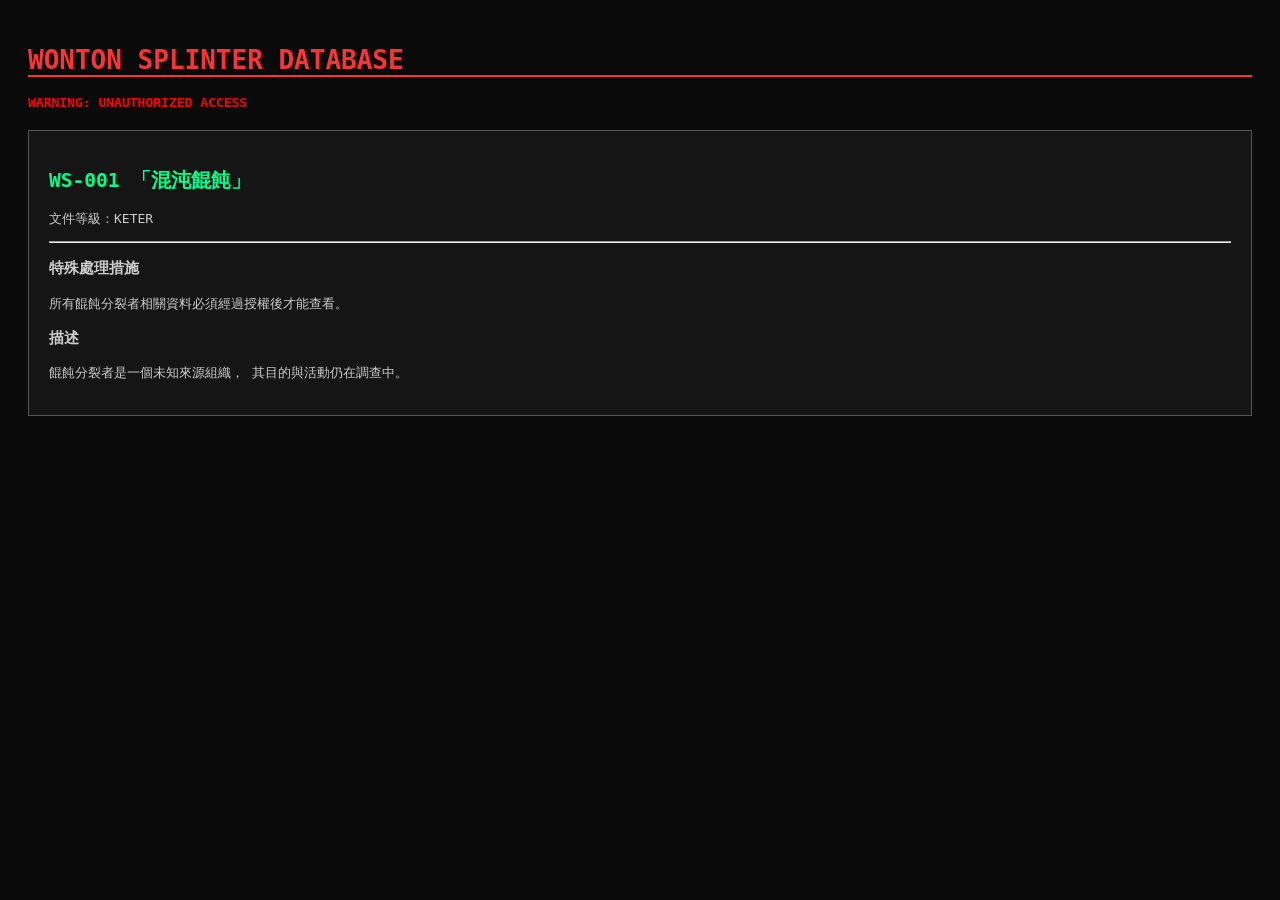
==== index.html @ 748d8486 "Create index.html" ====
<!DOCTYPE html>
<html lang="zh-Hant">

<head>

<meta charset="UTF-8">
<meta name="viewport" content="width=device-width, initial-scale=1.0">

<title>Wonton Splinter Database</title>

<style>

body{

background:#0a0a0a;
color:#cccccc;
font-family:monospace;
padding:20px;

}


h1{

color:#ff3333;
border-bottom:2px solid #ff3333;

}


.box{

background:#151515;
border:1px solid #555;
padding:20px;
margin-top:20px;

}


.warning{

color:red;
font-weight:bold;

}


.title{

color:#00ff88;

}

</style>

</head>


<body>


<h1>
WONTON SPLINTER DATABASE
</h1>


<p class="warning">
WARNING: UNAUTHORIZED ACCESS
</p>



<div class="box">

<h2 class="title">
WS-001 「混沌餛飩」
</h2>


<p>
文件等級：KETER
</p>


<hr>


<h3>
特殊處理措施
</h3>

<p>
所有餛飩分裂者相關資料必須經過授權後才能查看。
</p>


<h3>
描述
</h3>

<p>
餛飩分裂者是一個未知來源組織，
其目的與活動仍在調查中。
</p>


</div>


</body>

</html>
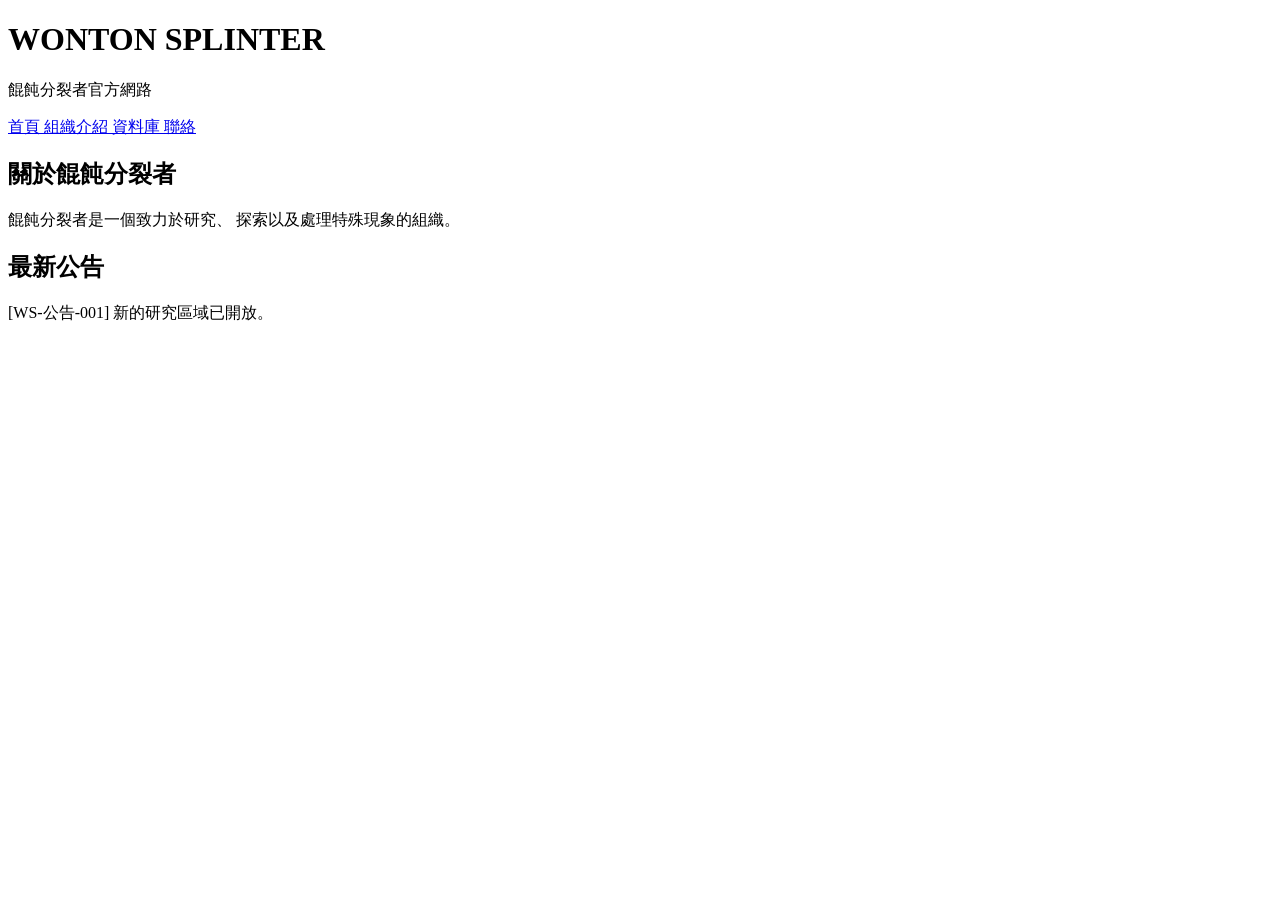
==== commit ede6842f: "Update index.html" ====
--- a/index.html
+++ b/index.html
@@ -6,53 +6,9 @@
 <meta charset="UTF-8">
 <meta name="viewport" content="width=device-width, initial-scale=1.0">
 
-<title>Wonton Splinter Database</title>
+<title>餛飩分裂者 | Official Network</title>
 
-<style>
-
-body{
-
-background:#0a0a0a;
-color:#cccccc;
-font-family:monospace;
-padding:20px;
-
-}
-
-
-h1{
-
-color:#ff3333;
-border-bottom:2px solid #ff3333;
-
-}
-
-
-.box{
-
-background:#151515;
-border:1px solid #555;
-padding:20px;
-margin-top:20px;
-
-}
-
-
-.warning{
-
-color:red;
-font-weight:bold;
-
-}
-
-
-.title{
-
-color:#00ff88;
-
-}
-
-</style>
+<link rel="stylesheet" href="style.css">
 
 </head>
 
@@ -60,52 +16,77 @@
 <body>
 
 
+<header>
+
 <h1>
-WONTON SPLINTER DATABASE
+WONTON SPLINTER
 </h1>
 
+<p>
+餛飩分裂者官方網路
+</p>
 
-<p class="warning">
-WARNING: UNAUTHORIZED ACCESS
-</p>
+</header>
 
 
 
-<div class="box">
+<nav>
 
-<h2 class="title">
-WS-001 「混沌餛飩」
+<a href="#">
+首頁
+</a>
+
+<a href="#">
+組織介紹
+</a>
+
+<a href="#">
+資料庫
+</a>
+
+<a href="#">
+聯絡
+</a>
+
+</nav>
+
+
+
+<section class="document">
+
+
+<h2>
+關於餛飩分裂者
 </h2>
 
 
 <p>
-文件等級：KETER
+餛飩分裂者是一個致力於研究、
+探索以及處理特殊現象的組織。
 </p>
 
 
-<hr>
+</section>
 
 
-<h3>
-特殊處理措施
-</h3>
+
+<section class="document">
+
+<h2>
+最新公告
+</h2>
+
 
 <p>
-所有餛飩分裂者相關資料必須經過授權後才能查看。
+[WS-公告-001]
+
+新的研究區域已開放。
+
 </p>
 
 
-<h3>
-描述
-</h3>
+</section>
 
-<p>
-餛飩分裂者是一個未知來源組織，
-其目的與活動仍在調查中。
-</p>
-
-
-</div>
 
 
 </body>
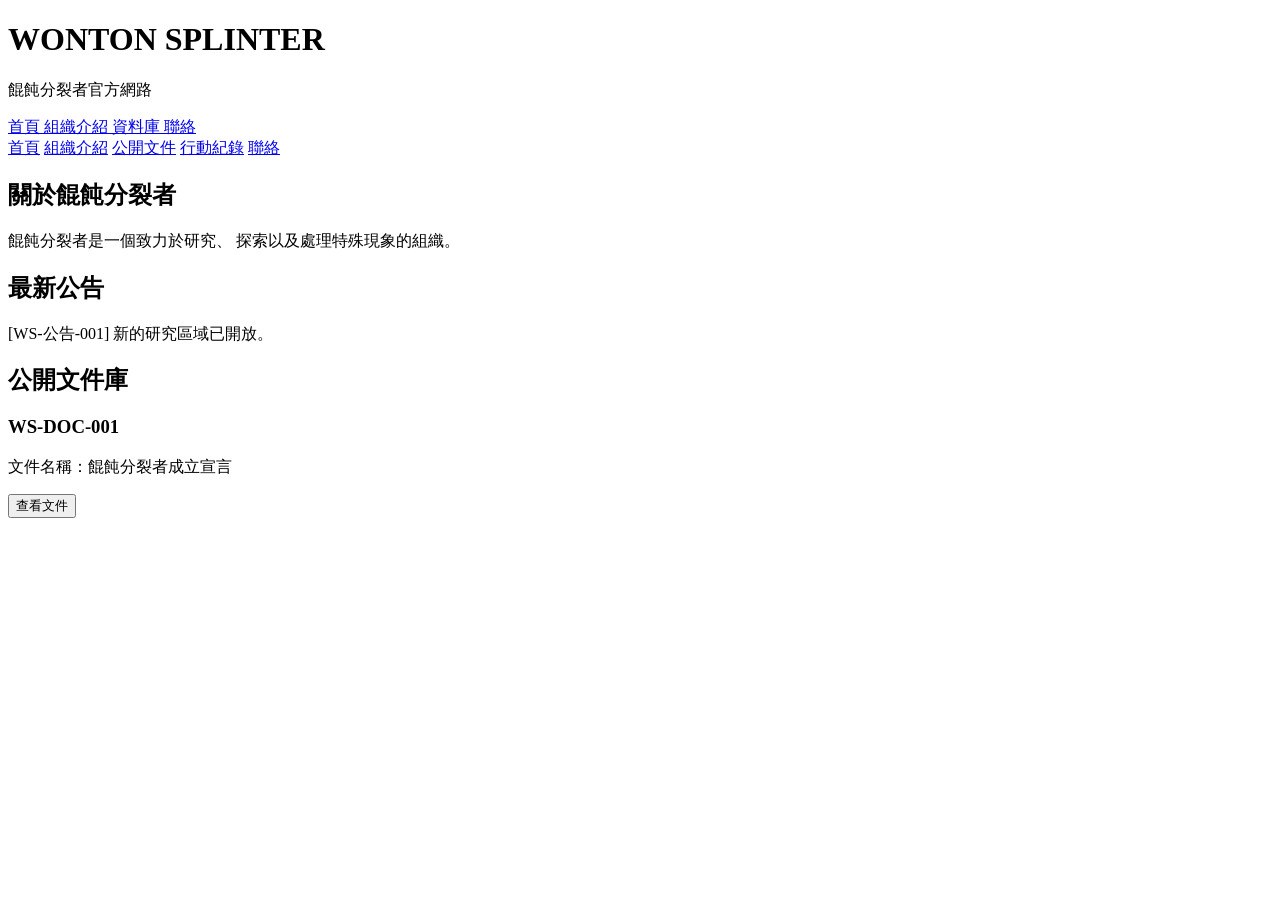
==== commit fbb48a3e: "Update index.html" ====
--- a/index.html
+++ b/index.html
@@ -51,6 +51,17 @@
 </nav>
 
 
+  <nav>
+
+<a href="#">首頁</a>
+<a href="#">組織介紹</a>
+<a href="#">公開文件</a>
+<a href="#">行動紀錄</a>
+<a href="#">聯絡</a>
+
+  </nav>
+
+
 
 <section class="document">
 
@@ -88,6 +99,33 @@
 </section>
 
 
+  <section>
+
+<h2>
+公開文件庫
+</h2>
+
+
+<div>
+
+<h3>
+WS-DOC-001
+</h3>
+
+<p>
+文件名稱：餛飩分裂者成立宣言
+</p>
+
+<button>
+查看文件
+</button>
+
+</div>
+
+
+  </section>
+
+
 
 </body>
 
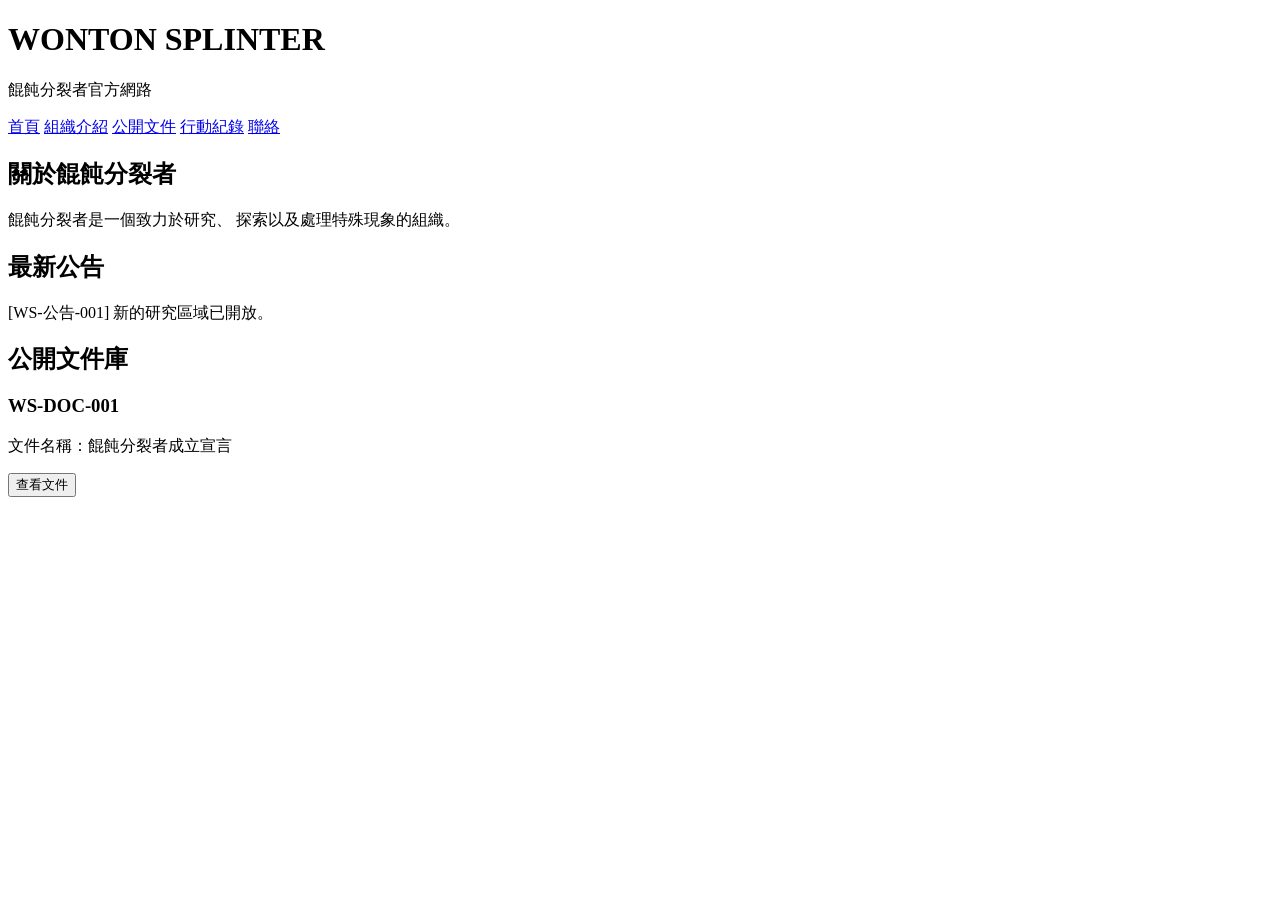
==== commit 368a96d0: "Refactor navigation links in index.html Removed old navigation links and retained new ones." ====
--- a/index.html
+++ b/index.html
@@ -30,25 +30,6 @@
 
 
 
-<nav>
-
-<a href="#">
-首頁
-</a>
-
-<a href="#">
-組織介紹
-</a>
-
-<a href="#">
-資料庫
-</a>
-
-<a href="#">
-聯絡
-</a>
-
-</nav>
 
 
   <nav>
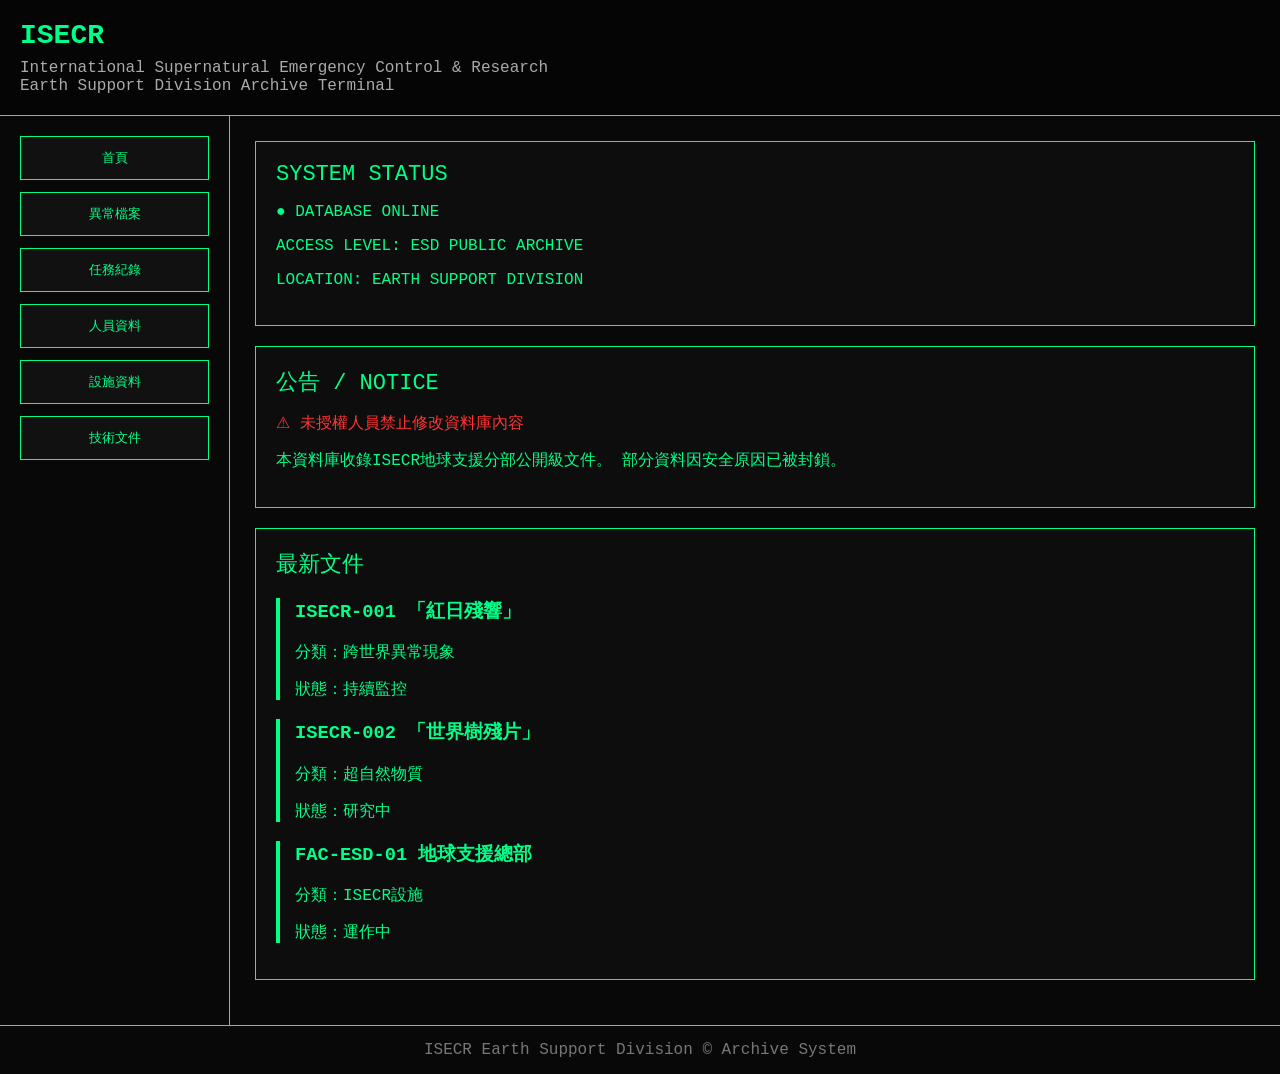
==== commit 810bb128: "Update title and content for ISECR archive page" ====
--- a/index.html
+++ b/index.html
@@ -1,14 +1,180 @@
 <!DOCTYPE html>
 <html lang="zh-Hant">
-
 <head>
-
 <meta charset="UTF-8">
 <meta name="viewport" content="width=device-width, initial-scale=1.0">
 
-<title>餛飩分裂者 | Official Network</title>
-
-<link rel="stylesheet" href="style.css">
+<title>ISECR ESD Archive</title>
+
+<style>
+
+*{
+    box-sizing:border-box;
+}
+
+body{
+    margin:0;
+    background:#080808;
+    color:#00ff88;
+    font-family:
+    "Courier New",
+    "Microsoft JhengHei",
+    monospace;
+}
+
+
+/* 頂部 */
+
+header{
+    border-bottom:1px solid #00ff88;
+    padding:20px;
+    background:#050505;
+}
+
+.logo{
+    font-size:28px;
+    font-weight:bold;
+}
+
+.subtitle{
+    color:#aaa;
+    margin-top:8px;
+}
+
+
+/* 主體 */
+
+.container{
+    display:flex;
+    min-height:90vh;
+}
+
+
+/* 側邊欄 */
+
+.sidebar{
+    width:230px;
+    border-right:1px solid #00ff88;
+    padding:20px;
+}
+
+.sidebar button{
+
+    width:100%;
+    margin-bottom:12px;
+
+    background:#111;
+    color:#00ff88;
+
+    border:1px solid #00ff88;
+
+    padding:12px;
+
+    cursor:pointer;
+
+}
+
+
+.sidebar button:hover{
+
+    background:#00ff88;
+    color:#000;
+
+}
+
+
+
+/* 內容 */
+
+.content{
+
+    flex:1;
+    padding:25px;
+
+}
+
+
+.panel{
+
+    border:1px solid #00ff88;
+    padding:20px;
+    margin-bottom:20px;
+
+    background:#0d0d0d;
+
+}
+
+
+.title{
+
+    font-size:22px;
+    margin-bottom:15px;
+
+}
+
+
+/* 狀態 */
+
+.status{
+
+    color:#00ff88;
+
+}
+
+
+.warning{
+
+    color:#ff3333;
+
+}
+
+
+/* 檔案 */
+
+.file{
+
+    border-left:4px solid #00ff88;
+    padding-left:15px;
+    margin-top:15px;
+
+}
+
+
+
+footer{
+
+    border-top:1px solid #00ff88;
+
+    padding:15px;
+
+    text-align:center;
+
+    color:#777;
+
+}
+
+
+
+@media(max-width:700px){
+
+.container{
+
+    display:block;
+
+}
+
+.sidebar{
+
+    width:100%;
+    border-right:none;
+    border-bottom:1px solid #00ff88;
+
+}
+
+}
+
+</style>
+
 
 </head>
 
@@ -18,96 +184,257 @@
 
 <header>
 
-<h1>
-WONTON SPLINTER
-</h1>
-
-<p>
-餛飩分裂者官方網路
-</p>
+<div class="logo">
+
+ISECR
+
+</div>
+
+
+<div class="subtitle">
+
+International Supernatural Emergency Control & Research
+
+<br>
+
+Earth Support Division Archive Terminal
+
+</div>
 
 </header>
 
 
 
-
-
-  <nav>
-
-<a href="#">首頁</a>
-<a href="#">組織介紹</a>
-<a href="#">公開文件</a>
-<a href="#">行動紀錄</a>
-<a href="#">聯絡</a>
-
-  </nav>
-
-
-
-<section class="document">
-
-
-<h2>
-關於餛飩分裂者
-</h2>
-
-
-<p>
-餛飩分裂者是一個致力於研究、
-探索以及處理特殊現象的組織。
-</p>
-
-
-</section>
-
-
-
-<section class="document">
-
-<h2>
-最新公告
-</h2>
-
-
-<p>
-[WS-公告-001]
-
-新的研究區域已開放。
-
-</p>
-
-
-</section>
-
-
-  <section>
-
-<h2>
-公開文件庫
-</h2>
-
-
-<div>
+<div class="container">
+
+
+<div class="sidebar">
+
+
+<button>
+首頁
+</button>
+
+
+<button>
+異常檔案
+</button>
+
+
+<button>
+任務紀錄
+</button>
+
+
+<button>
+人員資料
+</button>
+
+
+<button>
+設施資料
+</button>
+
+
+<button>
+技術文件
+</button>
+
+
+</div>
+
+
+
+
+<div class="content">
+
+
+
+<div class="panel">
+
+
+<div class="title">
+
+SYSTEM STATUS
+
+</div>
+
+
+<p class="status">
+
+● DATABASE ONLINE
+
+</p>
+
+
+<p>
+
+ACCESS LEVEL:
+ESD PUBLIC ARCHIVE
+
+</p>
+
+
+<p>
+
+LOCATION:
+EARTH SUPPORT DIVISION
+
+</p>
+
+
+</div>
+
+
+
+
+<div class="panel">
+
+
+<div class="title">
+
+公告 / NOTICE
+
+</div>
+
+
+<p class="warning">
+
+⚠ 未授權人員禁止修改資料庫內容
+
+</p>
+
+
+<p>
+
+本資料庫收錄ISECR地球支援分部公開級文件。
+
+部分資料因安全原因已被封鎖。
+
+</p>
+
+
+</div>
+
+
+
+
+
+<div class="panel">
+
+
+<div class="title">
+
+最新文件
+
+</div>
+
+
+
+<div class="file">
+
 
 <h3>
-WS-DOC-001
+
+ISECR-001 「紅日殘響」
+
 </h3>
 
-<p>
-文件名稱：餛飩分裂者成立宣言
-</p>
-
-<button>
-查看文件
-</button>
-
-</div>
-
-
-  </section>
+
+<p>
+
+分類：跨世界異常現象
+
+</p>
+
+
+<p>
+
+狀態：持續監控
+
+</p>
+
+
+</div>
+
+
+
+
+<div class="file">
+
+
+<h3>
+
+ISECR-002 「世界樹殘片」
+
+</h3>
+
+
+<p>
+
+分類：超自然物質
+
+</p>
+
+
+<p>
+
+狀態：研究中
+
+</p>
+
+
+</div>
+
+
+
+
+<div class="file">
+
+
+<h3>
+
+FAC-ESD-01 地球支援總部
+
+</h3>
+
+
+<p>
+
+分類：ISECR設施
+
+</p>
+
+
+<p>
+
+狀態：運作中
+
+</p>
+
+
+</div>
+
+
+</div>
+
+
+
+
+</div>
+
+
+</div>
+
+
+
+<footer>
+
+ISECR Earth Support Division © Archive System
+
+</footer>
 
 
 
 </body>
-
 </html>
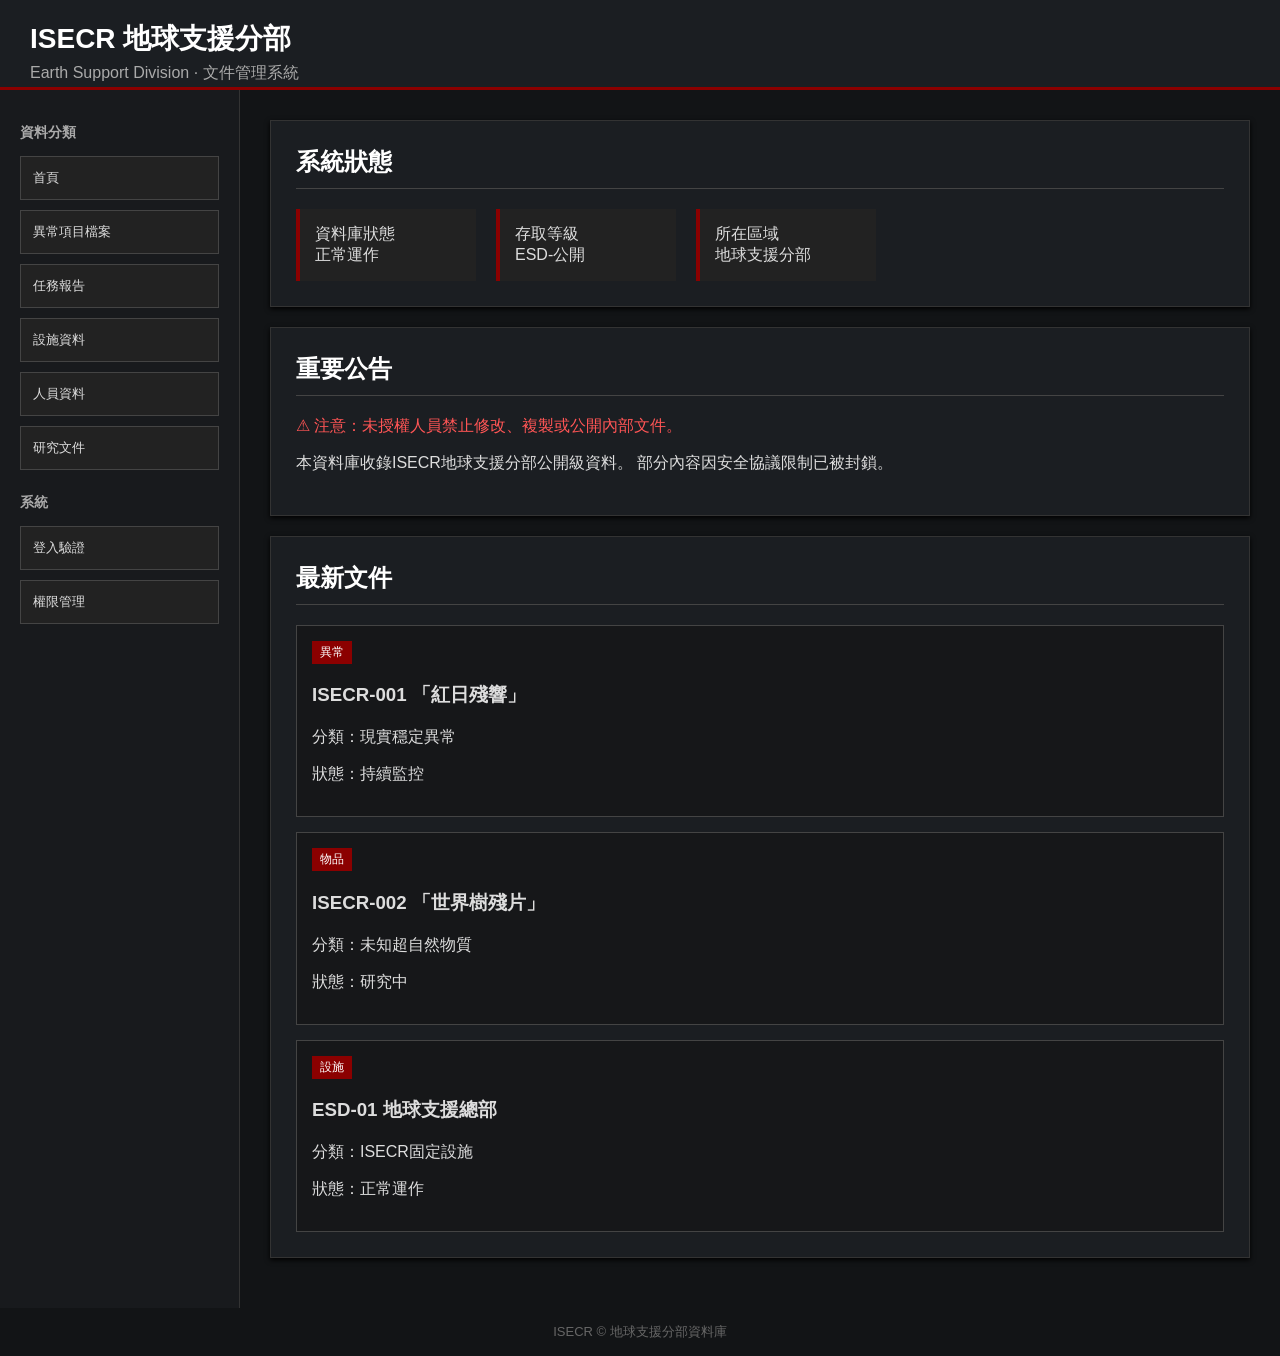
==== commit c776bbd8: "Localize index.html to Traditional Chinese Updated the index.html file to localize text to Tradition" ====
--- a/index.html
+++ b/index.html
@@ -1,155 +1,279 @@
 <!DOCTYPE html>
 <html lang="zh-Hant">
+
 <head>
+
 <meta charset="UTF-8">
+
 <meta name="viewport" content="width=device-width, initial-scale=1.0">
 
-<title>ISECR ESD Archive</title>
+<title>ISECR 地球支援分部資料庫</title>
+
 
 <style>
 
 *{
-    box-sizing:border-box;
-}
+box-sizing:border-box;
+}
+
 
 body{
-    margin:0;
-    background:#080808;
-    color:#00ff88;
-    font-family:
-    "Courier New",
-    "Microsoft JhengHei",
-    monospace;
+
+margin:0;
+
+background:#121416;
+
+color:#ddd;
+
+font-family:
+"Microsoft JhengHei",
+"PingFang TC",
+sans-serif;
+
 }
 
 
 /* 頂部 */
 
-header{
-    border-bottom:1px solid #00ff88;
-    padding:20px;
-    background:#050505;
-}
-
-.logo{
-    font-size:28px;
-    font-weight:bold;
-}
-
-.subtitle{
-    color:#aaa;
-    margin-top:8px;
-}
-
-
-/* 主體 */
-
-.container{
-    display:flex;
-    min-height:90vh;
-}
-
-
-/* 側邊欄 */
-
-.sidebar{
-    width:230px;
-    border-right:1px solid #00ff88;
-    padding:20px;
-}
-
-.sidebar button{
-
-    width:100%;
-    margin-bottom:12px;
-
-    background:#111;
-    color:#00ff88;
-
-    border:1px solid #00ff88;
-
-    padding:12px;
-
-    cursor:pointer;
-
-}
-
-
-.sidebar button:hover{
-
-    background:#00ff88;
-    color:#000;
-
-}
+.header{
+
+height:90px;
+
+background:#1b1e22;
+
+border-bottom:3px solid #8b0000;
+
+padding:20px 30px;
+
+}
+
+
+.header h1{
+
+margin:0;
+
+font-size:28px;
+
+color:white;
+
+}
+
+
+.header p{
+
+margin:5px 0;
+
+color:#aaa;
+
+}
+
+
+
+/* 主框架 */
+
+
+.layout{
+
+display:flex;
+
+min-height:calc(100vh - 90px);
+
+}
+
+
+
+/* 導航 */
+
+
+.menu{
+
+width:240px;
+
+background:#181a1d;
+
+border-right:1px solid #333;
+
+padding:20px;
+
+}
+
+
+.menu h3{
+
+color:#aaa;
+
+font-size:14px;
+
+}
+
+
+
+.menu button{
+
+width:100%;
+
+background:#222;
+
+color:#ddd;
+
+border:1px solid #444;
+
+padding:12px;
+
+margin-bottom:10px;
+
+text-align:left;
+
+cursor:pointer;
+
+}
+
+
+
+.menu button:hover{
+
+background:#333;
+
+border-color:#8b0000;
+
+}
+
 
 
 
 /* 內容 */
 
-.content{
-
-    flex:1;
-    padding:25px;
-
-}
-
-
-.panel{
-
-    border:1px solid #00ff88;
-    padding:20px;
-    margin-bottom:20px;
-
-    background:#0d0d0d;
-
-}
-
-
-.title{
-
-    font-size:22px;
-    margin-bottom:15px;
-
-}
+
+.main{
+
+flex:1;
+
+padding:30px;
+
+}
+
+
+
+.card{
+
+background:#1b1e22;
+
+border:1px solid #333;
+
+padding:25px;
+
+margin-bottom:20px;
+
+box-shadow:0 2px 5px #000;
+
+}
+
+
+
+.card h2{
+
+margin-top:0;
+
+color:white;
+
+border-bottom:1px solid #444;
+
+padding-bottom:10px;
+
+}
+
+
 
 
 /* 狀態 */
 
+
 .status{
 
-    color:#00ff88;
-
-}
-
-
-.warning{
-
-    color:#ff3333;
-
-}
-
-
-/* 檔案 */
-
-.file{
-
-    border-left:4px solid #00ff88;
-    padding-left:15px;
-    margin-top:15px;
-
-}
+display:flex;
+
+gap:20px;
+
+flex-wrap:wrap;
+
+}
+
+
+
+.box{
+
+background:#222;
+
+padding:15px;
+
+border-left:4px solid #8b0000;
+
+min-width:180px;
+
+}
+
+
+
+.red{
+
+color:#ff5555;
+
+}
+
+
+
+
+/* 文件 */
+
+
+.document{
+
+background:#161719;
+
+border:1px solid #444;
+
+padding:15px;
+
+margin-top:15px;
+
+}
+
+
+
+.document h3{
+
+color:#ddd;
+
+}
+
+
+
+.tag{
+
+display:inline-block;
+
+background:#8b0000;
+
+color:white;
+
+padding:3px 8px;
+
+font-size:12px;
+
+}
+
 
 
 
 footer{
 
-    border-top:1px solid #00ff88;
-
-    padding:15px;
-
-    text-align:center;
-
-    color:#777;
+padding:15px;
+
+text-align:center;
+
+color:#666;
+
+font-size:13px;
 
 }
 
@@ -157,21 +281,31 @@
 
 @media(max-width:700px){
 
-.container{
-
-    display:block;
-
-}
-
-.sidebar{
-
-    width:100%;
-    border-right:none;
-    border-bottom:1px solid #00ff88;
-
-}
-
-}
+
+.layout{
+
+display:block;
+
+}
+
+
+.menu{
+
+width:100%;
+
+}
+
+
+.main{
+
+padding:15px;
+
+}
+
+
+}
+
+
 
 </style>
 
@@ -179,159 +313,190 @@
 </head>
 
 
+
 <body>
 
 
-<header>
-
-<div class="logo">
-
-ISECR
-
-</div>
-
-
-<div class="subtitle">
-
-International Supernatural Emergency Control & Research
+
+<div class="header">
+
+<h1>
+ISECR 地球支援分部
+</h1>
+
+<p>
+Earth Support Division · 文件管理系統
+</p>
+
+</div>
+
+
+
+<div class="layout">
+
+
+
+<div class="menu">
+
+<h3>
+資料分類
+</h3>
+
+
+<button>
+首頁
+</button>
+
+
+<button>
+異常項目檔案
+</button>
+
+
+<button>
+任務報告
+</button>
+
+
+<button>
+設施資料
+</button>
+
+
+<button>
+人員資料
+</button>
+
+
+<button>
+研究文件
+</button>
+
+
+
+<h3>
+系統
+</h3>
+
+
+<button>
+登入驗證
+</button>
+
+
+<button>
+權限管理
+</button>
+
+
+</div>
+
+
+
+
+<div class="main">
+
+
+
+<div class="card">
+
+
+<h2>
+系統狀態
+</h2>
+
+
+<div class="status">
+
+
+<div class="box">
+
+資料庫狀態
 
 <br>
 
-Earth Support Division Archive Terminal
-
-</div>
-
-</header>
-
-
-
-<div class="container">
-
-
-<div class="sidebar">
-
-
-<button>
-首頁
-</button>
-
-
-<button>
-異常檔案
-</button>
-
-
-<button>
-任務紀錄
-</button>
-
-
-<button>
-人員資料
-</button>
-
-
-<button>
-設施資料
-</button>
-
-
-<button>
-技術文件
-</button>
-
-
-</div>
-
-
-
-
-<div class="content">
-
-
-
-<div class="panel">
-
-
-<div class="title">
-
-SYSTEM STATUS
-
-</div>
-
-
-<p class="status">
-
-● DATABASE ONLINE
-
-</p>
-
-
-<p>
-
-ACCESS LEVEL:
-ESD PUBLIC ARCHIVE
-
-</p>
-
-
-<p>
-
-LOCATION:
-EARTH SUPPORT DIVISION
-
-</p>
-
-
-</div>
-
-
-
-
-<div class="panel">
-
-
-<div class="title">
-
-公告 / NOTICE
-
-</div>
-
-
-<p class="warning">
-
-⚠ 未授權人員禁止修改資料庫內容
-
-</p>
-
-
-<p>
-
-本資料庫收錄ISECR地球支援分部公開級文件。
-
-部分資料因安全原因已被封鎖。
-
-</p>
-
-
-</div>
-
-
-
-
-
-<div class="panel">
-
-
-<div class="title">
-
+正常運作
+
+</div>
+
+
+<div class="box">
+
+存取等級
+
+<br>
+
+ESD-公開
+
+</div>
+
+
+<div class="box">
+
+所在區域
+
+<br>
+
+地球支援分部
+
+</div>
+
+
+
+</div>
+
+
+</div>
+
+
+
+
+<div class="card">
+
+
+<h2>
+重要公告
+</h2>
+
+
+<p class="red">
+
+⚠ 注意：未授權人員禁止修改、複製或公開內部文件。
+
+</p>
+
+
+<p>
+
+本資料庫收錄ISECR地球支援分部公開級資料。
+
+部分內容因安全協議限制已被封鎖。
+
+</p>
+
+
+</div>
+
+
+
+
+
+<div class="card">
+
+
+<h2>
 最新文件
 
-</div>
-
-
-
-<div class="file">
+</h2>
+
+
+
+<div class="document">
+
+
+<span class="tag">
+異常
+</span>
 
 
 <h3>
@@ -343,7 +508,7 @@
 
 <p>
 
-分類：跨世界異常現象
+分類：現實穩定異常
 
 </p>
 
@@ -360,7 +525,12 @@
 
 
 
-<div class="file">
+<div class="document">
+
+
+<span class="tag">
+物品
+</span>
 
 
 <h3>
@@ -372,7 +542,7 @@
 
 <p>
 
-分類：超自然物質
+分類：未知超自然物質
 
 </p>
 
@@ -389,35 +559,40 @@
 
 
 
-<div class="file">
+<div class="document">
+
+
+<span class="tag">
+設施
+</span>
 
 
 <h3>
 
-FAC-ESD-01 地球支援總部
+ESD-01 地球支援總部
 
 </h3>
 
 
 <p>
 
-分類：ISECR設施
-
-</p>
-
-
-<p>
-
-狀態：運作中
-
-</p>
-
-
-</div>
-
-
-</div>
-
+分類：ISECR固定設施
+
+</p>
+
+
+<p>
+
+狀態：正常運作
+
+</p>
+
+
+</div>
+
+
+
+</div>
 
 
 
@@ -430,11 +605,12 @@
 
 <footer>
 
-ISECR Earth Support Division © Archive System
+ISECR © 地球支援分部資料庫
 
 </footer>
 
 
 
 </body>
+
 </html>
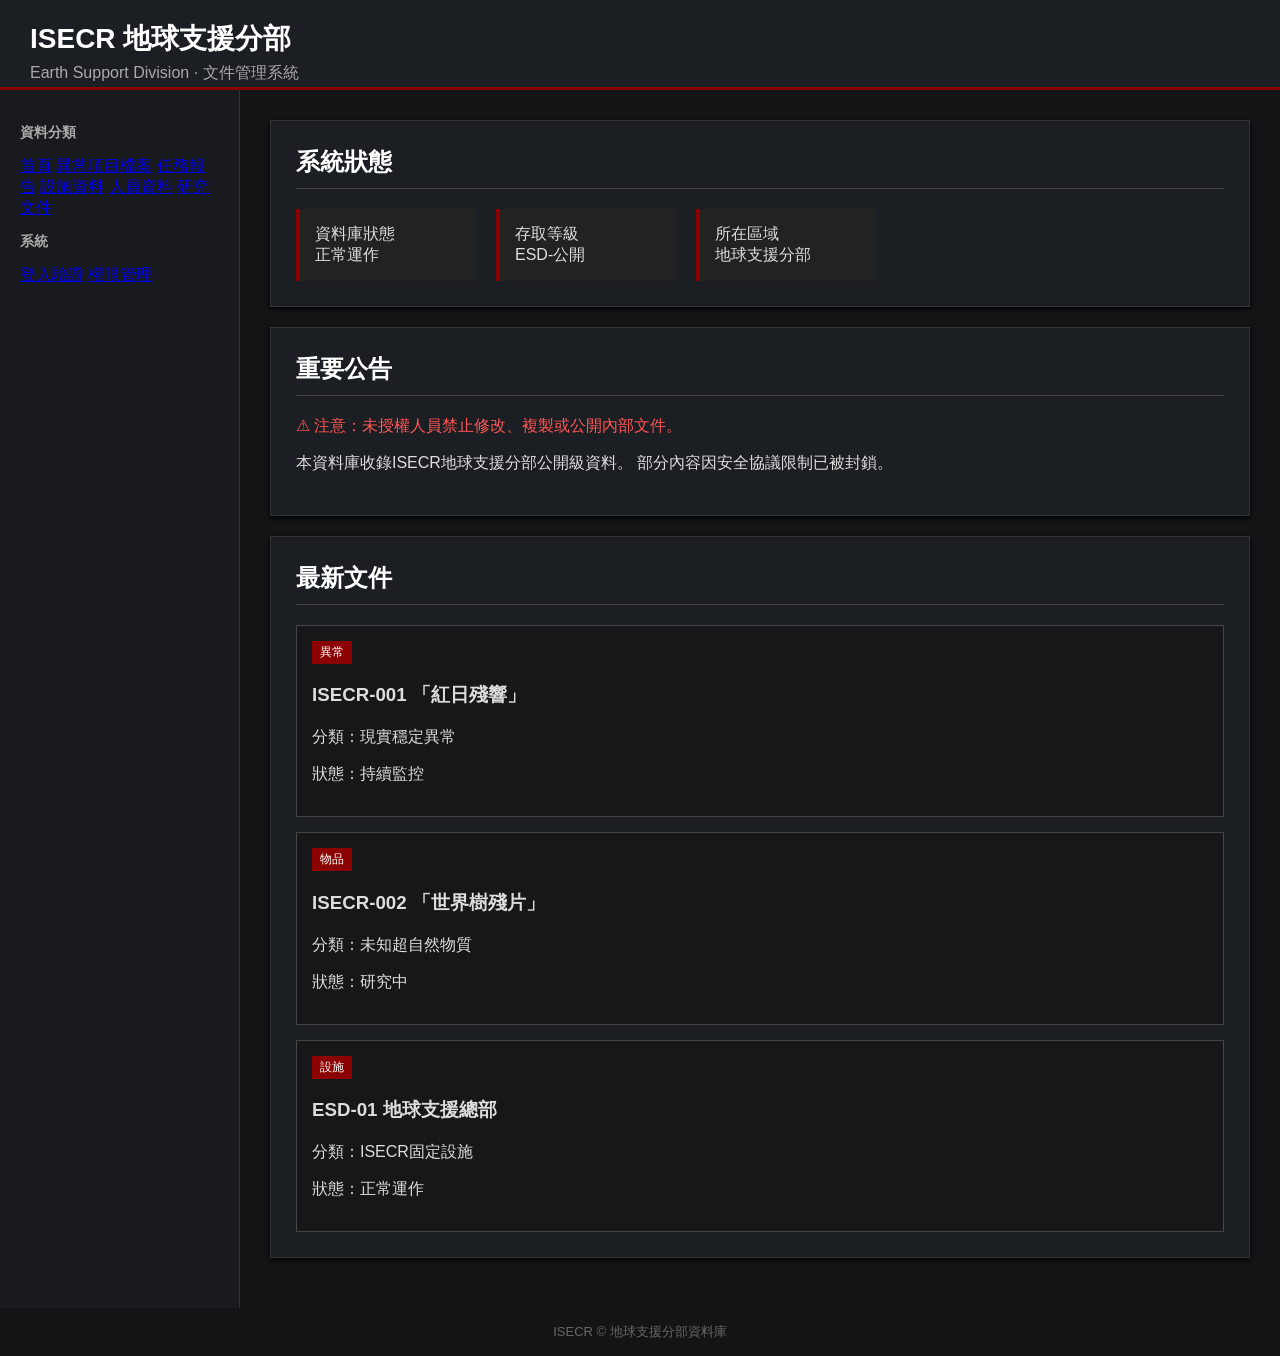
==== commit af2d586a: "更新 index.html" ====
--- a/index.html
+++ b/index.html
@@ -343,50 +343,17 @@
 </h3>
 
 
-<button>
-首頁
-</button>
-
-
-<button>
-異常項目檔案
-</button>
-
-
-<button>
-任務報告
-</button>
-
-
-<button>
-設施資料
-</button>
-
-
-<button>
-人員資料
-</button>
-
-
-<button>
-研究文件
-</button>
-
-
-
-<h3>
-系統
-</h3>
-
-
-<button>
-登入驗證
-</button>
-
-
-<button>
-權限管理
-</button>
+<a href="index.html">首頁</a>
+<a href="1.html">異常項目檔案</a>
+<a href="2.html">任務報告</a>
+<a href="3.html">設施資料</a>
+<a href="4.html">人員資料</a>
+<a href="5.html">研究文件</a>
+
+<h3>系統</h3>
+
+<a href="6.html">登入驗證</a>
+<a href="7.html">權限管理</a>
 
 
 </div>
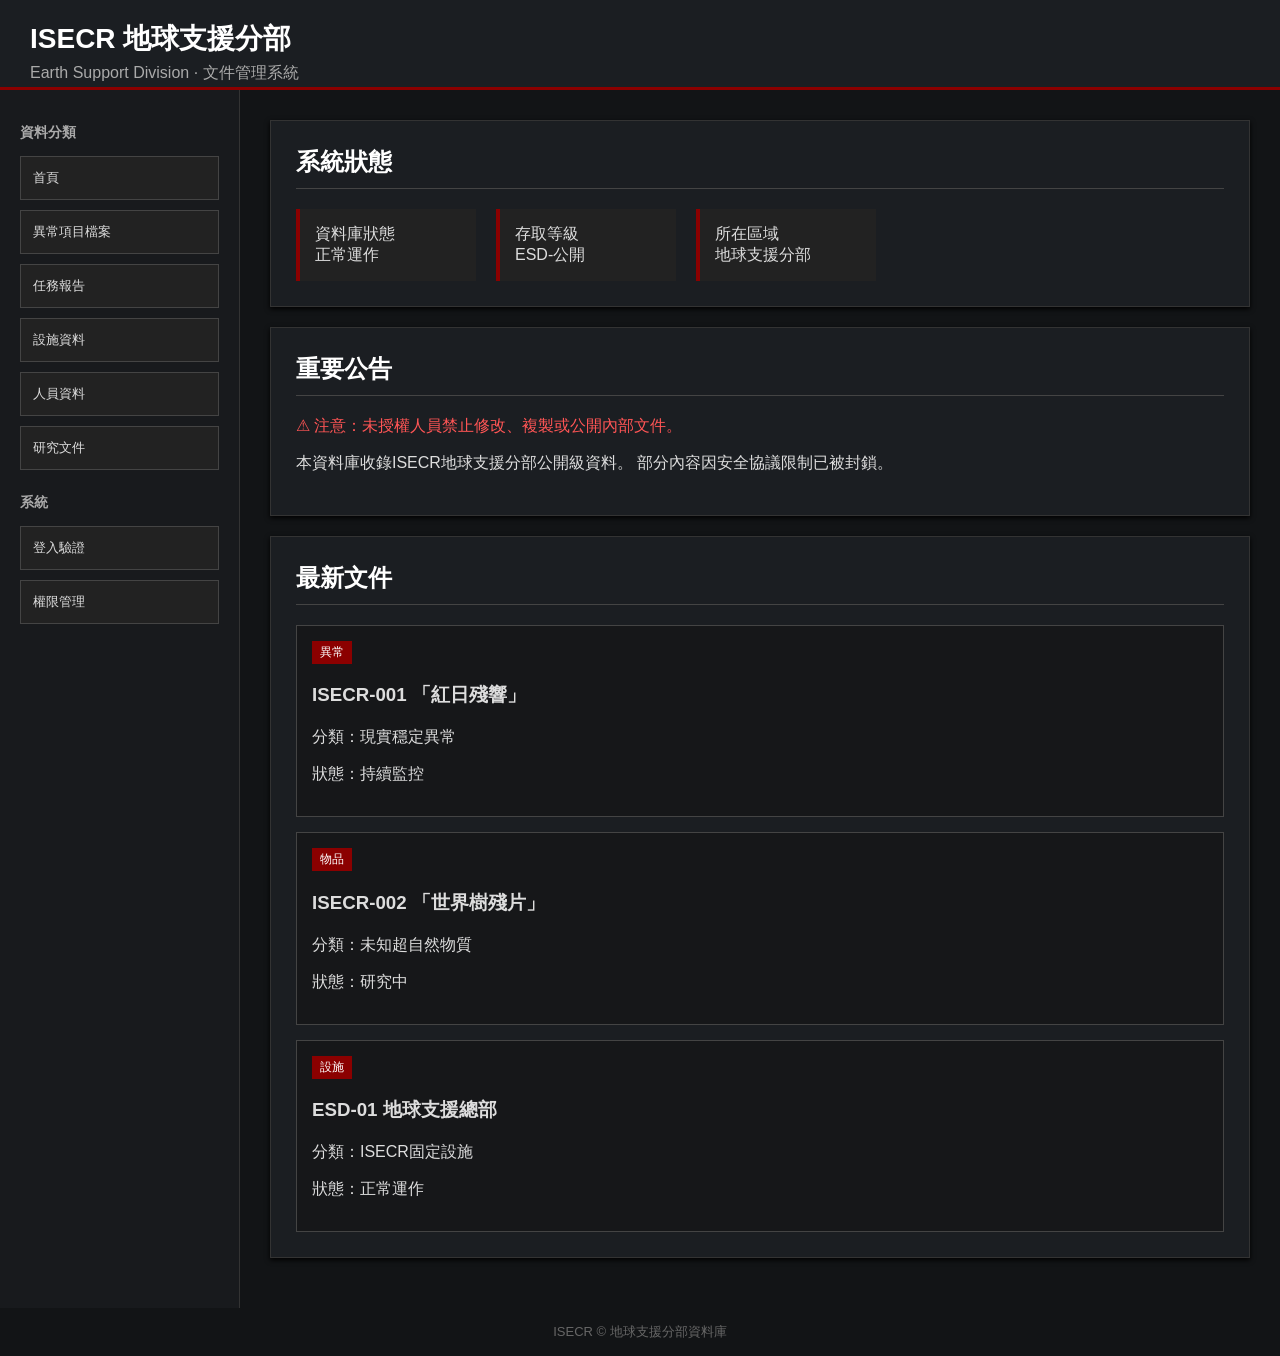
==== commit 987ae690: "更新 index.html" ====
--- a/index.html
+++ b/index.html
@@ -343,17 +343,39 @@
 </h3>
 
 
-<a href="index.html">首頁</a>
-<a href="1.html">異常項目檔案</a>
-<a href="2.html">任務報告</a>
-<a href="3.html">設施資料</a>
-<a href="4.html">人員資料</a>
-<a href="5.html">研究文件</a>
+<button onclick="location.href='index.html'">
+首頁
+</button>
+
+<button onclick="location.href='1.html'">
+異常項目檔案
+</button>
+
+<button onclick="location.href='2.html'">
+任務報告
+</button>
+
+<button onclick="location.href='3.html'">
+設施資料
+</button>
+
+<button onclick="location.href='4.html'">
+人員資料
+</button>
+
+<button onclick="location.href='5.html'">
+研究文件
+</button>
 
 <h3>系統</h3>
 
-<a href="6.html">登入驗證</a>
-<a href="7.html">權限管理</a>
+<button onclick="location.href='6.html'">
+登入驗證
+</button>
+
+<button onclick="location.href='7.html'">
+權限管理
+</button>
 
 
 </div>
